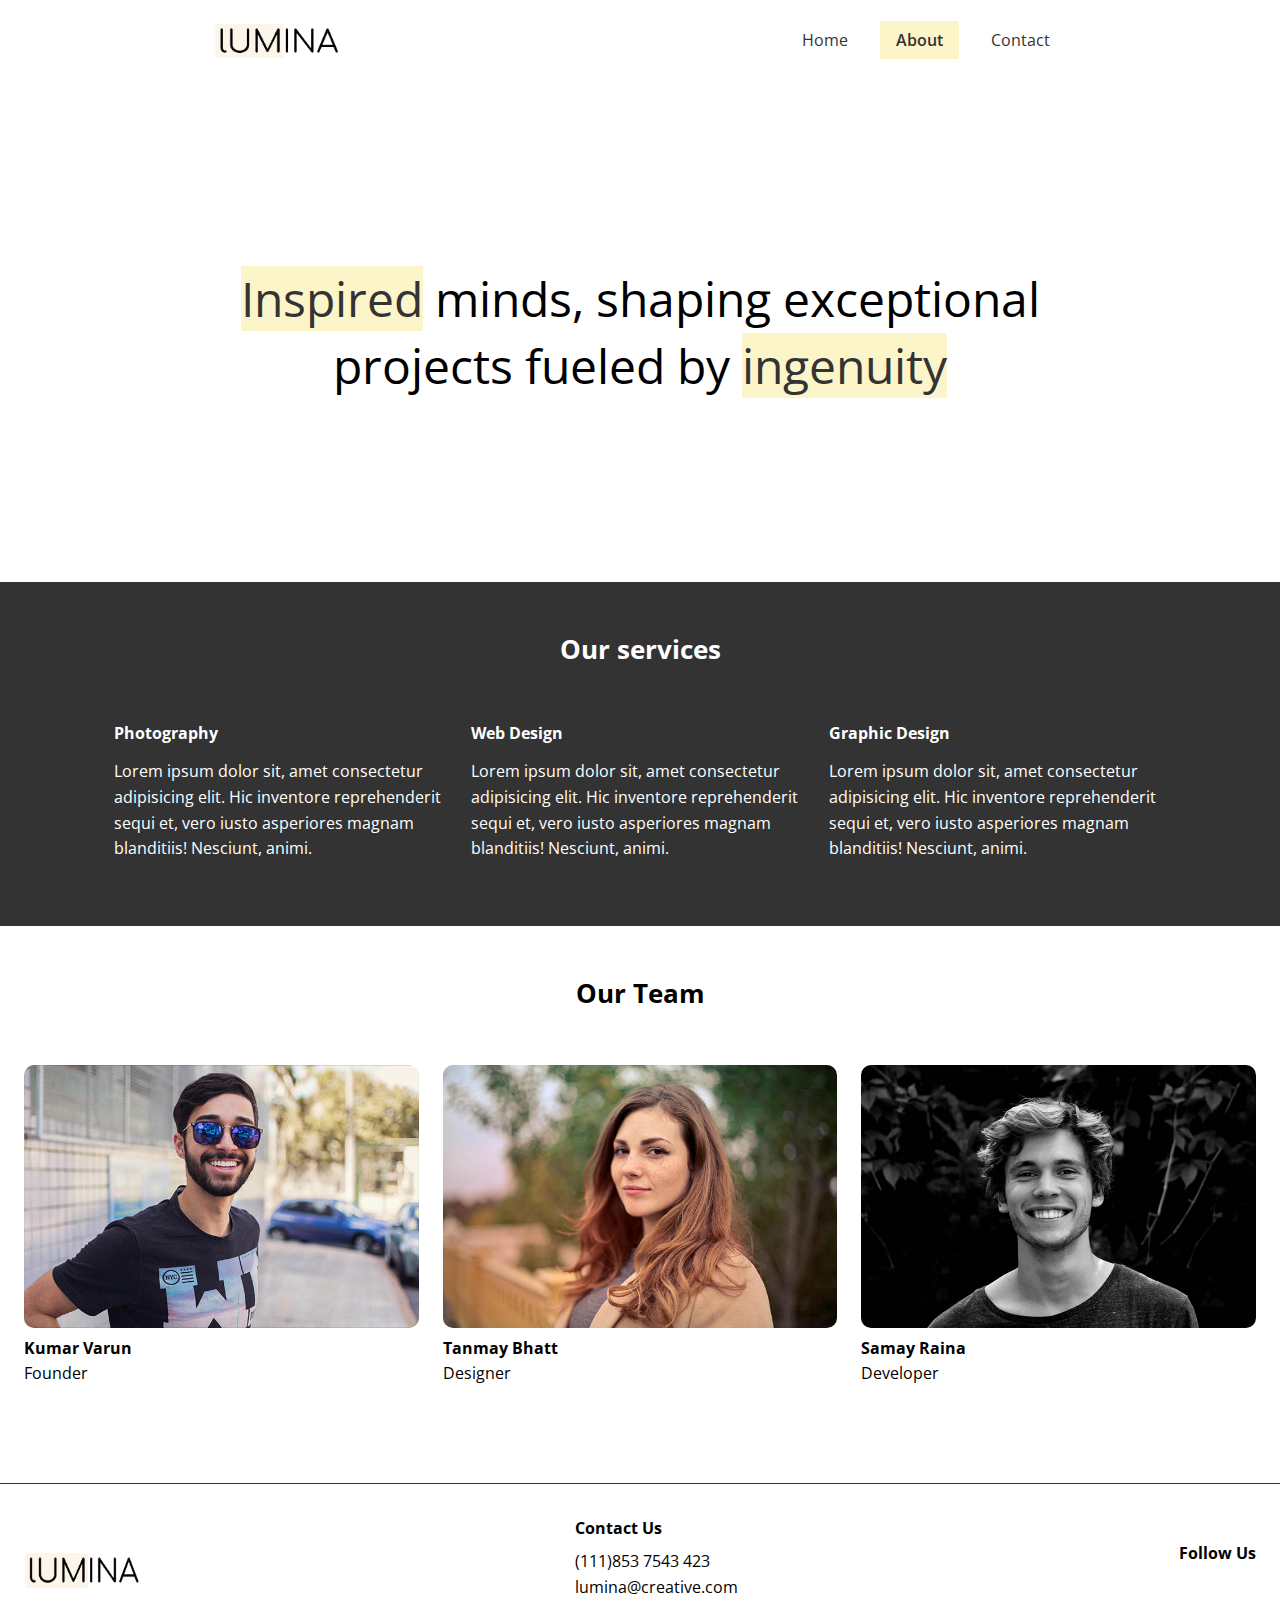
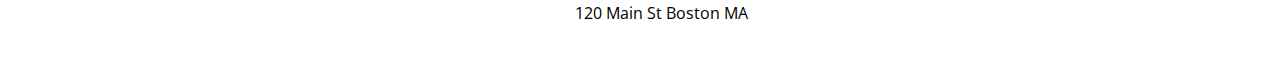
==== about.html @ da978950 "Initial Commit" ====
<!DOCTYPE html>
<html lang="en">
<head>
    <meta charset="UTF-8">
    <meta name="viewport" content="width=device-width, initial-scale=1.0">
    <title>Lumina</title>
    <link rel="stylesheet" href="https://cdnjs.cloudflare.com/ajax/libs/font-awesome/6.7.1/css/all.min.css" integrity="sha512-5Hs3dF2AEPkpNAR7UiOHba+lRSJNeM2ECkwxUIxC1Q/FLycGTbNapWXB4tP889k5T5Ju8fs4b1P5z/iB4nMfSQ==" crossorigin="anonymous" referrerpolicy="no-referrer" />
    <link rel="preconnect" href="https://fonts.googleapis.com">
    <link rel="preconnect" href="https://fonts.gstatic.com" crossorigin>
    <link href="https://fonts.googleapis.com/css2?family=Open+Sans:ital,wght@0,300..800;1,300..800&display=swap" rel="stylesheet">
    <link rel="icon" href="./images/favicon.ico">
    <link rel="stylesheet" href="./css/style.css">
</head>
<body>
    <header class="header">
        <div class="container container-sm header-flex">
            <img src="./images/logo.png" alt="Lumina Creative" class="logo">
            <nav>
                <ul class="main-menu">
                    <li><a href="index.html">Home</a></li>
                    <li><a href="/" class="current">About</a></li>
                    <li><a href="contact.html">Contact</a></li>
                </ul>
            </nav>   
        </div>
        
    </header>

    <section class="hero">
        <div class="container container-sm">
            <h2>
                <span class="bg-primary">Inspired</span> minds, shaping exceptional projects fueled by <span class="bg-primary">ingenuity</span>
            </h2>
        </div>
    </section>
    
    <section class="services bg-dark">
        <div class="container">
            <h2 class="section-heading">Our services</h2>
            <div class="services-flex">
                <div class="service-item">
                    <h4>Photography</h4>
                    <p>Lorem ipsum dolor sit, amet consectetur adipisicing elit. Hic inventore reprehenderit sequi et, vero iusto asperiores magnam blanditiis! Nesciunt, animi.</p>
                </div>
                <div class="service-item">
                    <h4>Web Design</h4>
                    <p>Lorem ipsum dolor sit, amet consectetur adipisicing elit. Hic inventore reprehenderit sequi et, vero iusto asperiores magnam blanditiis! Nesciunt, animi.</p>
                </div>
                <div class="service-item">
                    <h4>Graphic Design</h4>
                    <p>Lorem ipsum dolor sit, amet consectetur adipisicing elit. Hic inventore reprehenderit sequi et, vero iusto asperiores magnam blanditiis! Nesciunt, animi.</p>
                </div>

            </div>
        </div>
    </section>

    <section class="team">
        <div class="container container-lg">
            <h2 class="section-heading">Our Team</h2>
            <div class="team-flex">
                <div class="team-item">
                    <img src="./images/team1.jpg" alt="Team Member">
                    <h4>Kumar Varun</h4>
                    <p>Founder</p>
                </div>
                <div class="team-item">
                    <img src="./images/team2.jpg" alt="Team Member">
                    <h4>Tanmay Bhatt</h4>
                    <p>Designer</p>
                </div>
                <div class="team-item">
                    <img src="./images/team3.jpg" alt="Team Member">
                    <h4>Samay Raina</h4>
                    <p>Developer</p>
                </div>
            </div>
        </div>
    </section>
    
    <footer class="footer footer-flex">
        
        <img src="./images/logo.png" alt="Lumina Creative">

        <div>
            <h4>Contact Us</h4>
            <ul>
                <li>(111)853 7543 423</li>
                <li>lumina@creative.com</li>
                <li>120 Main St Boston MA</li>
            </ul>
        </div>

         </div>
         <div>
            <h4>Follow Us</h4>
            <a href=""> 
                <i class="fa-brands fa-facebook"></i>
            </a>
            <a href="">
                <i class="fa-brands fa-twitter"></i>
            </a>
            <a href="">
                <i class="fa-brands fa-instagram"></i>
            </a>
            <a href="">
                <i class="fa-brands fa-pinterest"></i>
            </a>
            <a href="">
                <i class="fa-brands fa-tumblr"></i>
            </a>            
         </div>
    </footer> 
</body>
</html>
---- css/style.css ----
*{
    margin: 0;
    padding: 0;
    box-sizing: border-box;
}

:root{
    --primary-color: #fcf5c9;
    --container-normal: 1100px;
    --container-large: 1400px;
    --container-small: 900px;
    --dark-color:#333;
}

body{
    font-family: 'Open Sans',Arial, Helvetica, sans-serif;
    line-height: 1.6;
}

a{
    text-decoration: none;
    color: #333;
}

ul{
    list-style: none;
}

img{
    max-width: 100%;
}

/* Utility Classes */
.bg-primary{
    background-color: var(--primary-color);
    color: var(--dark-color);
}

.section-heading{
    text-align: center;
    margin-bottom: 50px;
    font-size: 1.6rem;
}

.bg-dark{
    background-color: var(--dark-color);
    color: #fff;
}

.bg-dark .bg-primary{
    padding: 0 0.3rem;
}

.visually-hidden {
    clip: rect(0 0 0 0);
    clip-path: inset(50%);
    height: 1px;
    overflow: hidden;
    position: absolute;
    white-space: nowrap;
    width: 1px;
  }

.btn{
    display: inline-block;
    padding: 1rem 2rem;
    background: transparent;
    border: 1px solid #333;
    cursor: pointer;
    font-family: inherit;
    font-size: inherit;
}

.btn:hover{
    background-color: #333;
    color: #fff;
}

/* Container */
.container{
    max-width: var(--container-normal);
    padding: 0 1.5rem;
    margin: 0 auto;
}

.container-lg{
    max-width: var(--container-large);
}

.container-sm{
    max-width: var(--container-small);
}
/* Header */

.header{
    margin: 1.5rem auto;
}
.header .logo{
    width: 130px;
}
.header .header-flex{
    display: flex;
    justify-content: space-between;
    align-items: center;
}

.header .main-menu{
    display: flex;
    gap: 1rem;
}

.header .main-menu a{
    padding: 0.5rem 1rem;
}
.header .main-menu a:hover{
    background-color: var(--primary-color);
}

.current{
    background-color: var(--primary-color);
    font-weight: 600;
}

/* Hero text */
.hero{
    height: 500px;
    display: flex;
    justify-content: center;
    align-items: center;
    text-align: center;
}

.hero h2{
    font-size: 3rem;
    line-height: 1.4;
    font-weight: normal;
}


/* Gallery */

.gallery-flex{
    display: flex;
    gap: 20px;
    flex-wrap: wrap;
    justify-content: center;
}

.gallery-item{
    width: calc(33.33% - 20px);
}

.gallery-item img{
    border-radius: 10px;

    &:hover{
        opacity: 0.8;
    }
}

/* Footert */

.footer{
    padding: 2rem 1.5rem;
    margin-top: 2rem;
    border-top: 1px solid #333;
}
.footer-flex{
    display: flex;
    justify-content: space-between;
    align-items: center;
}

.footer img{
    width: 120px;
    height: 35px;
}

.footer h4{
    margin-bottom: 0.5rem;
    font-size: 1rem;
}

.footer a{
    margin: 0.2rem;
}

/* Services */

.services{
    padding: 3rem 0 4rem;

}

.services-flex{
    display: flex;
    gap: 20px;
}

.service-item h4{
    font-size: 1rem;
    margin-bottom: 0.8rem;
}

/* Team */
.team{
    padding: 3rem 0 4rem;
}

.team-flex{
    display: flex;
    gap: 1.5rem;
}

.team img{
    border-radius: 10px;
}

/* Contact */
.contact{
    padding: 3rem 0 4rem;
}

.contact p{
    text-align: center;
    margin-bottom: 2rem;
}

.form-group{
    margin: 2rem 0;
}

.contact input,
.contact textarea{
    width: 100%;
    border: none;
    border-bottom: 1px solid #333;
    padding-bottom: 1rem;
    font-family: inherit;
    font-size: inherit;
}

.contact textarea{
    height: 200px;
    resize: none;
}

.contact input:focus,
.contact textarea:focus{
    outline: none;
}

.contact .btn{
    width: 100%;
}

/* Media Query */
@media (max-width:768px){
    .header .header-flex,
    .footer-flex,
    .services-flex,
    .team-flex
    {
        flex-direction: column;
        gap: 1.5rem;
    }
    
    .hero{
        height: 300px;
    }

    .hero h2{
        font-size: 1.8rem;
    }

    .gallery-item{
        width: calc(50% - 20px);
    }

    .footer.footer-flex{
        text-align: center;
    }
}
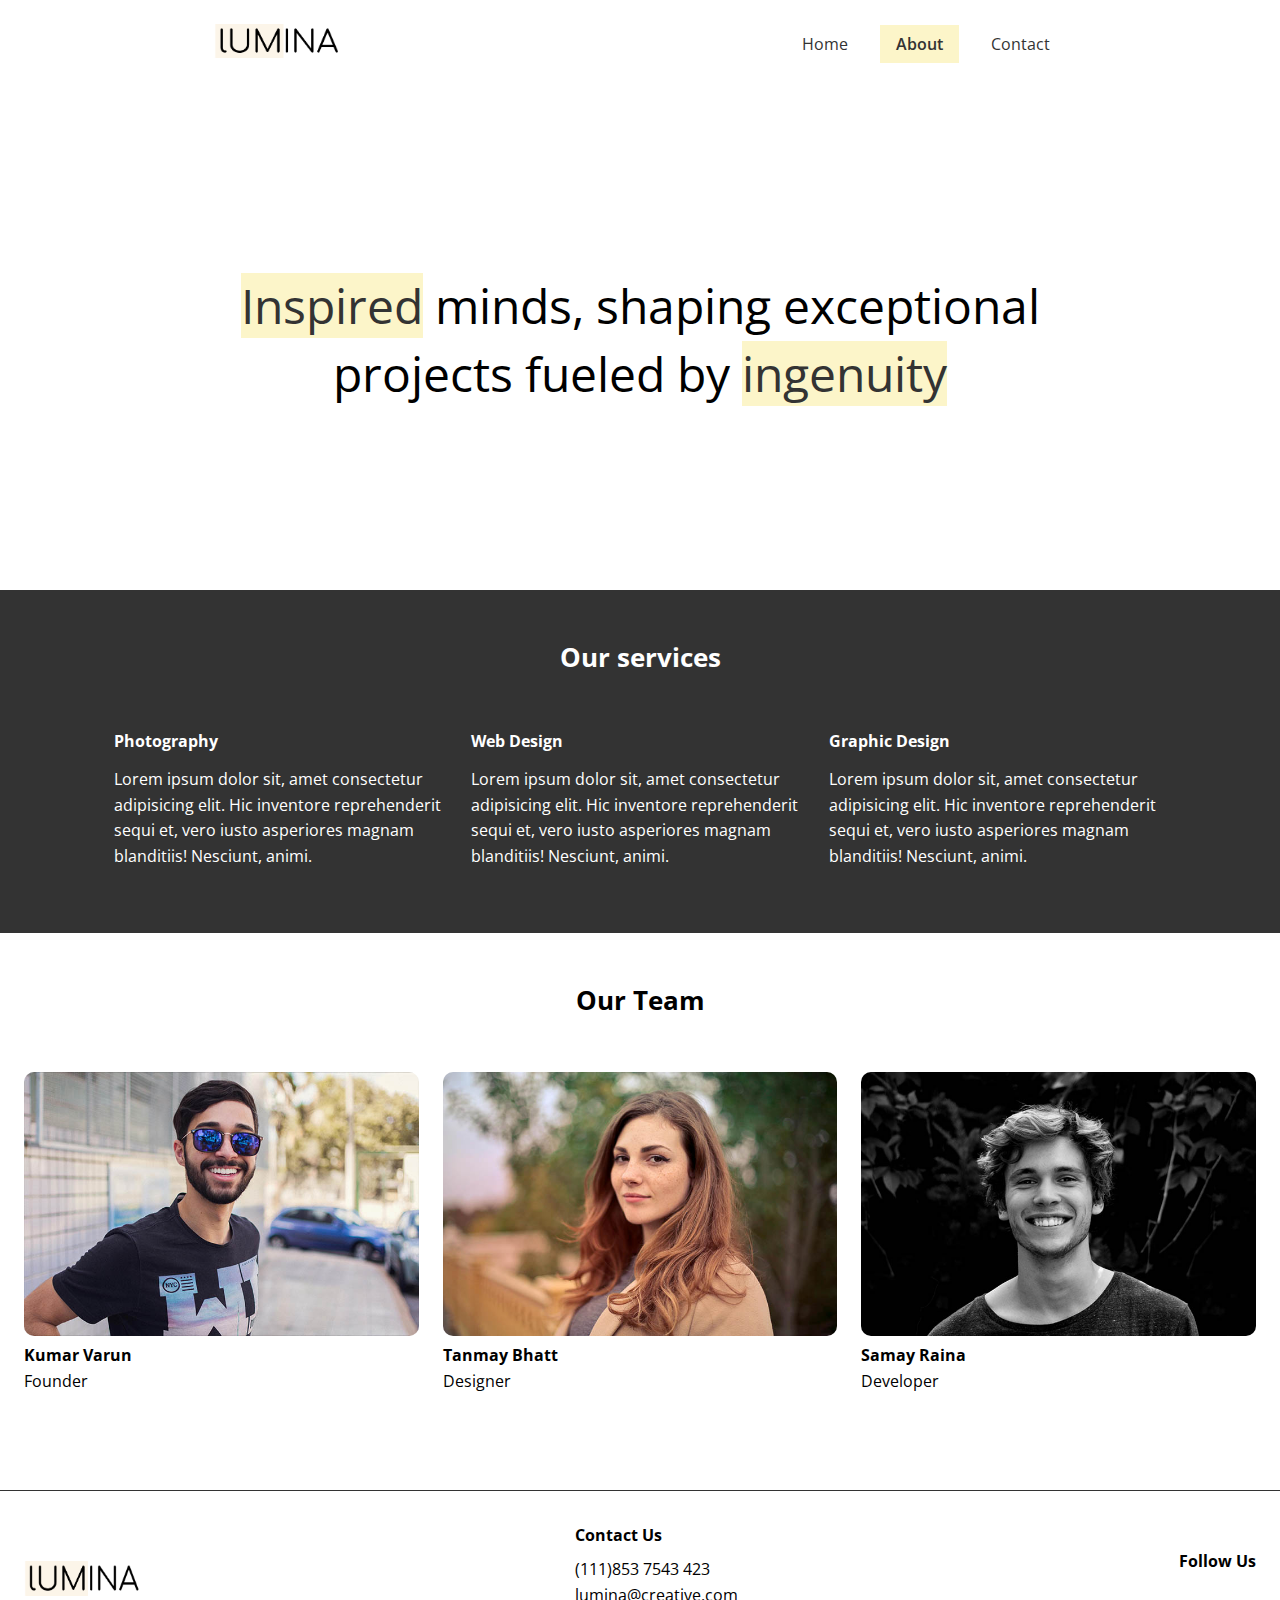
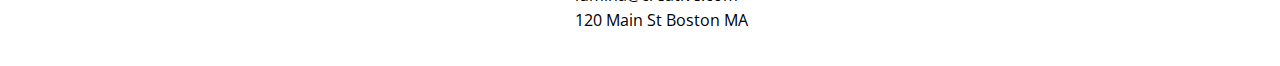
==== commit a02312cf: "fixed nav links" ====
--- a/about.html
+++ b/about.html
@@ -14,11 +14,11 @@
 <body>
     <header class="header">
         <div class="container container-sm header-flex">
-            <img src="./images/logo.png" alt="Lumina Creative" class="logo">
+            <a href="index.html"><img src="./images/logo.png" alt="Lumina Creative" class="logo"></a>
             <nav>
                 <ul class="main-menu">
                     <li><a href="index.html">Home</a></li>
-                    <li><a href="/" class="current">About</a></li>
+                    <li><a href="#" class="current">About</a></li>
                     <li><a href="contact.html">Contact</a></li>
                 </ul>
             </nav>   
